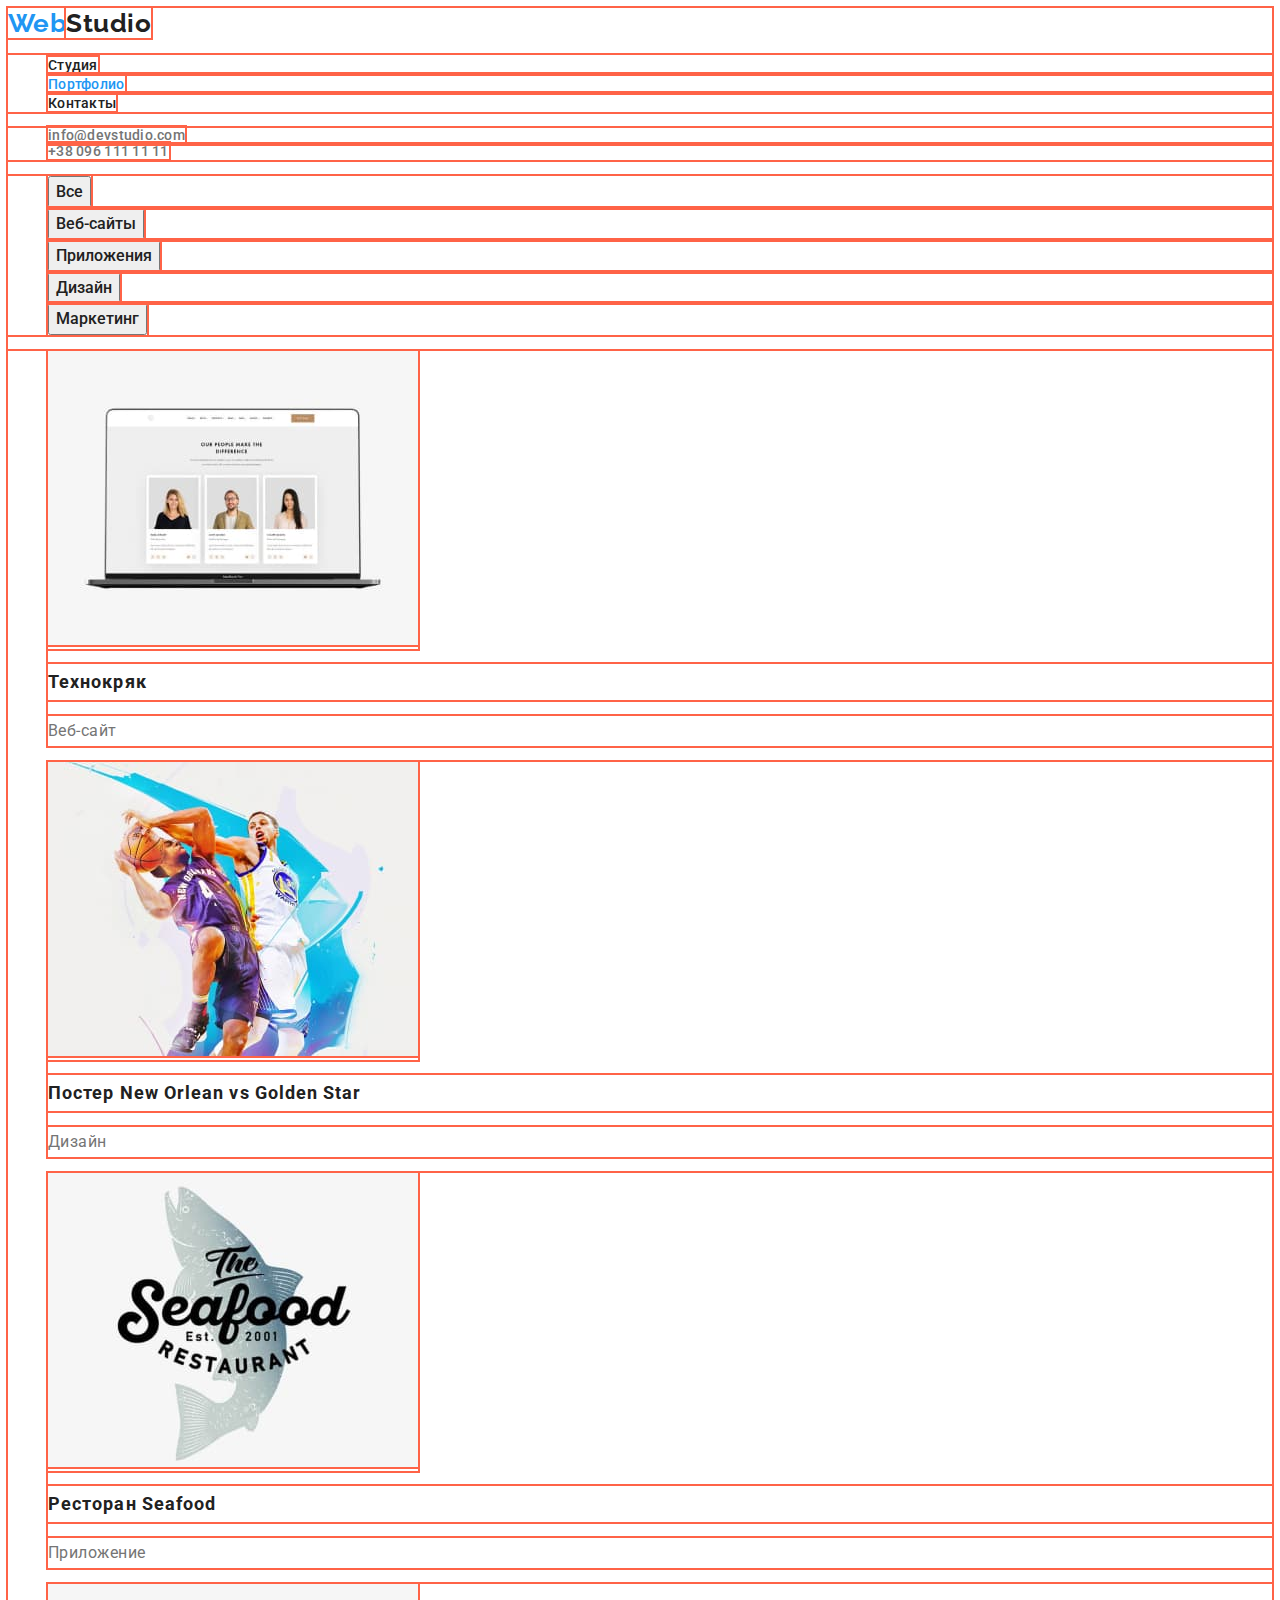
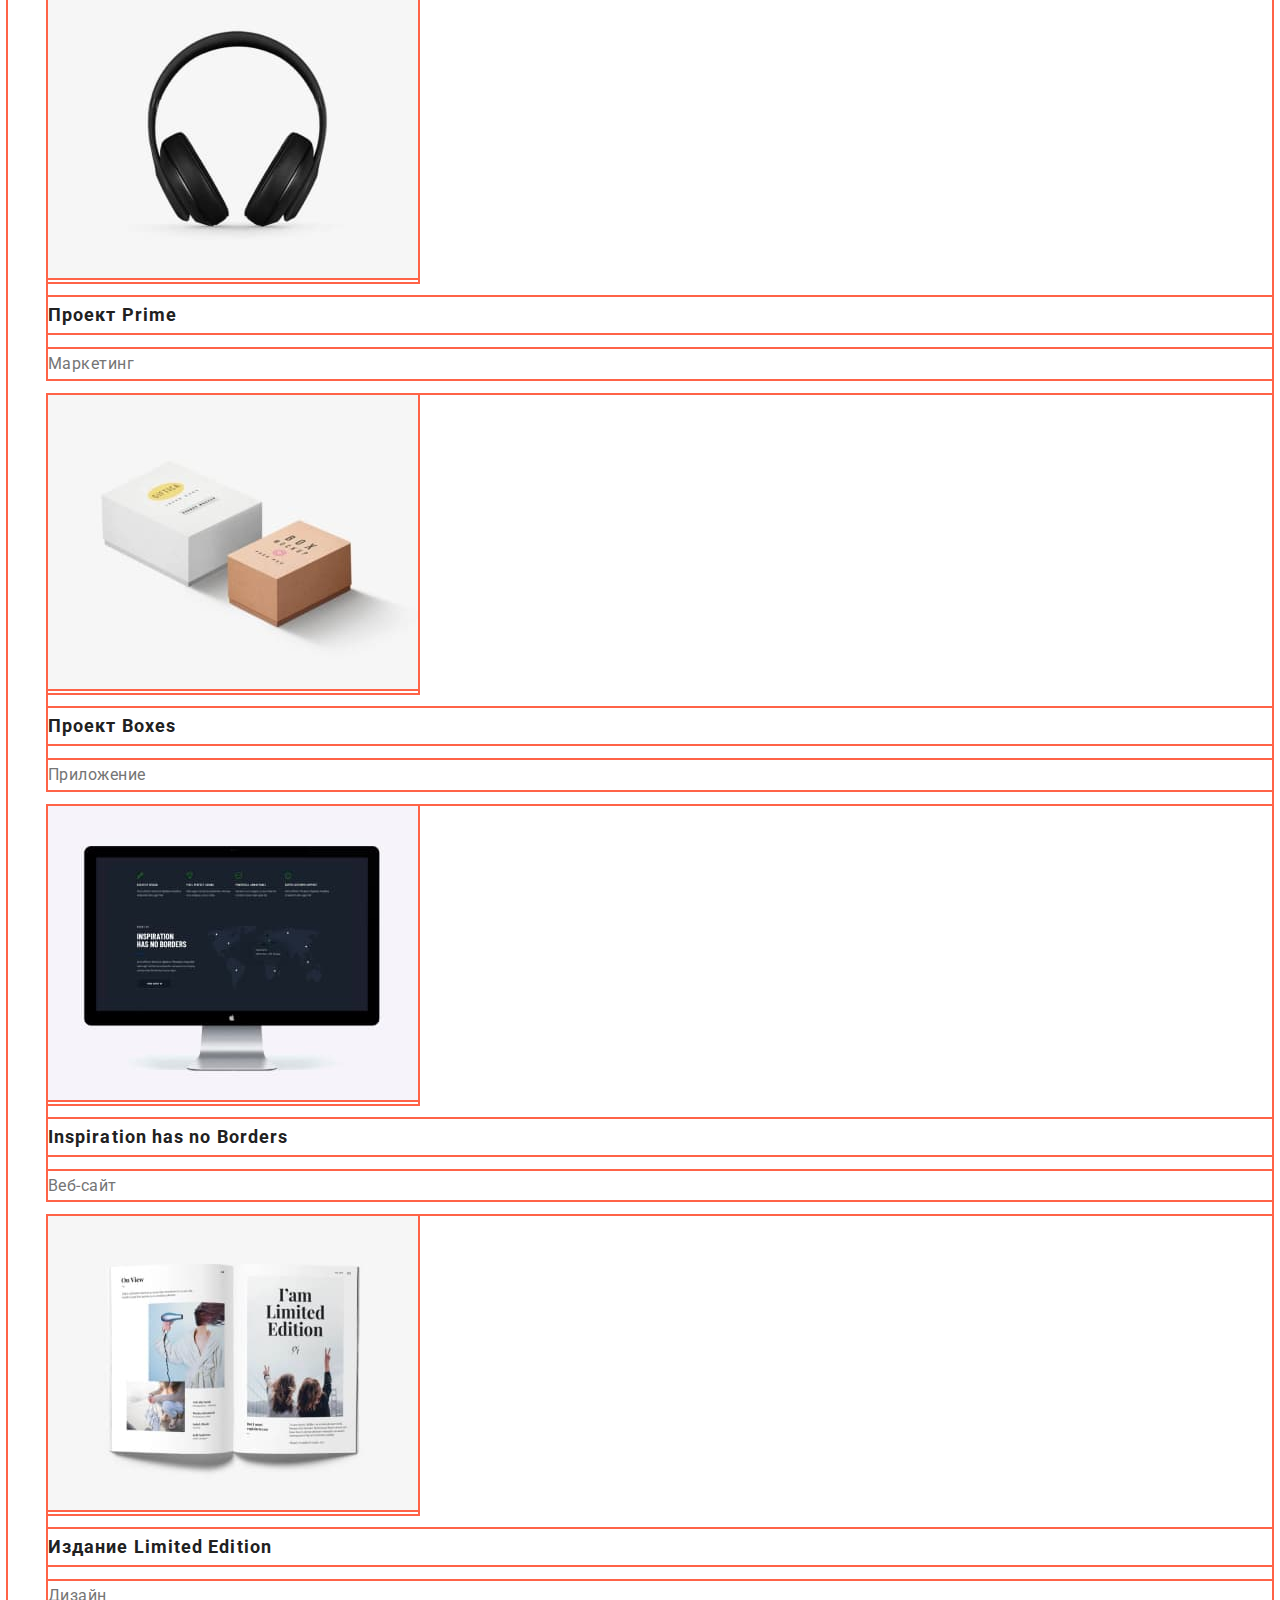
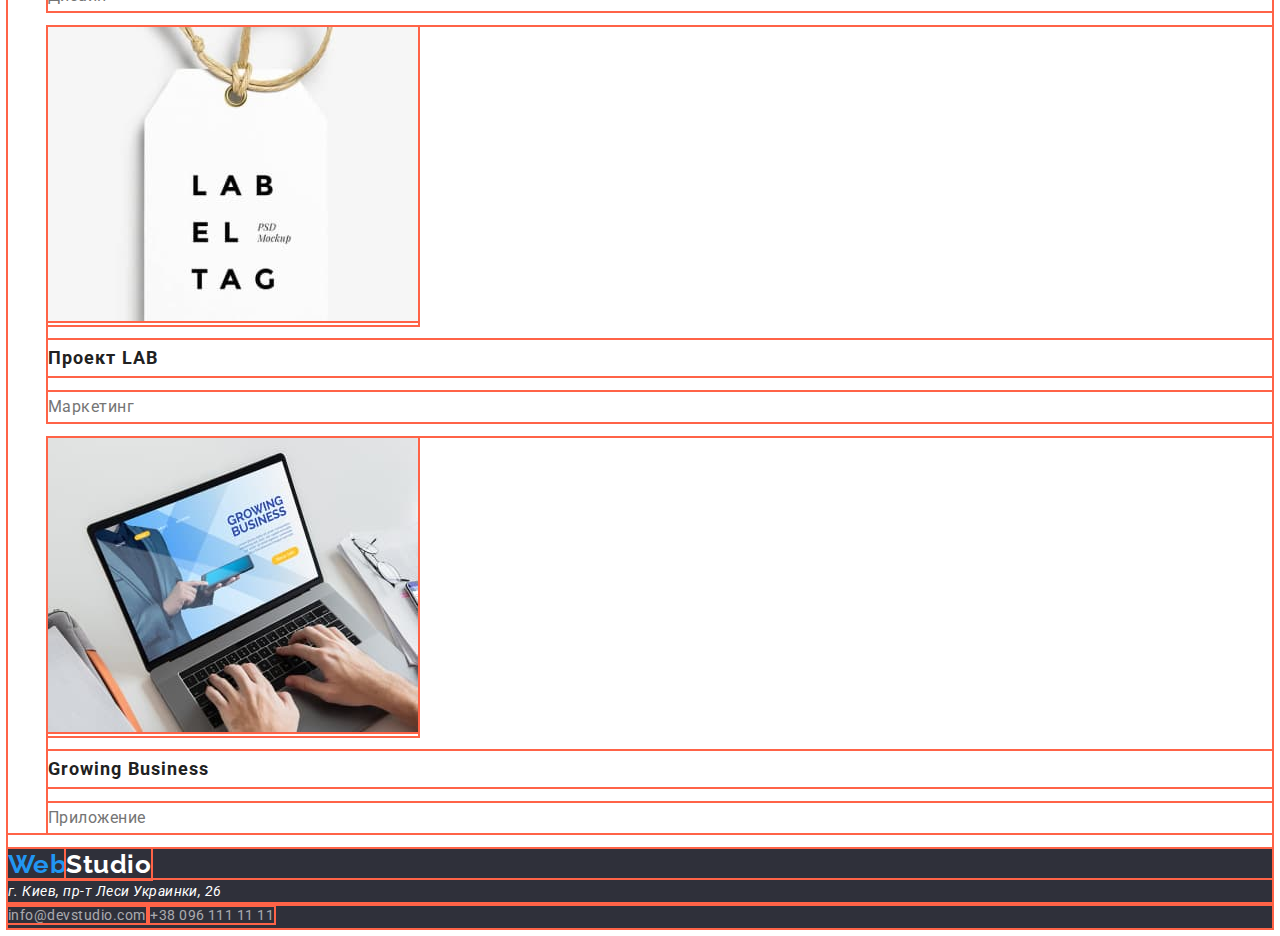
==== portfolio.html @ 737057b0 "copied from hw 2" ====
<!DOCTYPE html>
<html lang="ru">
  <head>
    <meta charset="UTF-8" />
    <meta http-equiv="X-UA-Compatible" content="IE=edge" />
    <meta name="viewport" content="width=device-width, initial-scale=1.0" />
    <title>Portfolio</title>
    <link rel="stylesheet" href="./styles/styles.css" />
    <link rel="preconnect" href="https://fonts.googleapis.com" />
    <link rel="preconnect" href="https://fonts.gstatic.com" crossorigin />
    <link
      href="https://fonts.googleapis.com/css2?family=Raleway:wght@700&family=Roboto:wght@400;500;700;900&display=swap"
      rel="stylesheet"
    />
  </head>
  <body>
    <!-- Верхняя линия  -->
    <header>
      <nav>
        <a href="/" class="logo link active">Web<span>Studio</span></a>
        <ul class="site-nav list">
          <li><a href="./index.html" class="link-nav link active">Студия</a></li>
          <li><a href="./portfolio.html" class="link-nav link active current">Портфолио</a></li>
          <li><a href="" class="link-nav link active">Контакты</a></li>
        </ul>
      </nav>
      <ul class="auth-nav list">
        <li>
          <a href="mailto:info@devstudio.com" class="auth-nav-link link active"
            >info@devstudio.com</a
          >
        </li>
        <li><a href="tel:+380961111111" class="auth-nav-link link active">+38 096 111 11 11</a></li>
      </ul>
    </header>

    <main>
      <section>
        <h1 class="visually-hidden">Портфолио</h1>
        <ul class="list">
          <li><button type="button" class="filter-button filter">Все</button></li>
          <li><button type="button" class="filter-button filter">Веб-сайты</button></li>
          <li><button type="button" class="filter-button filter">Приложения</button></li>
          <li><button type="button" class="filter-button filter">Дизайн</button></li>
          <li><button type="button" class="filter-button filter">Маркетинг</button></li>
        </ul>

        <ul class="portfolio-list list">
          <li>
            <a href="" class="link active">
              <img src="./images/portfolio1.jpeg" alt="ноутбук" width="370" height="294" />
              <h2 class="portfolio-title">Технокряк</h2>
              <p class="portfolio-subtitle">Веб-сайт</p></a
            >
          </li>
          <li>
            <a href="" class="link active">
              <img
                src="./images/portfolio2.jpeg"
                alt="два баскетболиста с мячом"
                width="370"
                height="294"
              />
              <h2 class="portfolio-title">Постер New Orlean vs Golden Star</h2>
              <p class="portfolio-subtitle">Дизайн</p></a
            >
          </li>
          <li>
            <a href="" class="link active">
              <img src="./images/portfolio3.jpeg" alt="постер ресторана" width="370" height="294" />
              <h2 class="portfolio-title">Ресторан Seafood</h2>
              <p class="portfolio-subtitle">Приложение</p></a
            >
          </li>
          <li>
            <a href="" class="link active">
              <img src="./images/portfolio4.jpeg" alt="наушники" width="370" height="294" />
              <h2 class="portfolio-title">Проект Prime</h2>
              <p class="portfolio-subtitle">Маркетинг</p></a
            >
          </li>
          <li>
            <a href="" class="link active">
              <img src="./images/portfolio5.jpeg" alt="коробочки" width="370" height="294" />
              <h2 class="portfolio-title">Проект Boxes</h2>
              <p class="portfolio-subtitle">Приложение</p></a
            >
          </li>
          <li>
            <a href="" class="link active">
              <img src="./images/portfolio6.jpeg" alt="компютер apple" width="370" height="294" />
              <h2 class="portfolio-title">Inspiration has no Borders</h2>
              <p class="portfolio-subtitle">Веб-сайт</p></a
            >
          </li>
          <li>
            <a href="" class="link active">
              <img src="./images/portfolio7.jpeg" alt="откритая книга" width="370" height="294" />
              <h2 class="portfolio-title">Издание Limited Edition</h2>
              <p class="portfolio-subtitle">Дизайн</p></a
            >
          </li>
          <li>
            <a href="" class="link active">
              <img
                src="./images/portfolio8.jpeg"
                alt="бирка лаб ель таг"
                width="370"
                height="294"
              />
              <h2 class="portfolio-title">Проект LAB</h2>
              <p class="portfolio-subtitle">Маркетинг</p></a
            >
          </li>
          <li>
            <a href="" class="link active">
              <img
                src="./images/portfolio9.jpeg"
                alt="ноутбук с откритим приложением"
                width="370"
                height="294"
              />
              <h2 class="portfolio-title">Growing Business</h2>
              <p class="portfolio-subtitle">Приложение</p></a
            >
          </li>
        </ul>
      </section>
    </main>

    <!-- Футер -->

    <footer class="footer">
      <a href="/" class="footer-logo link active">Web<span>Studio</span></a>
      <address class="footer-address">г. Киев, пр-т Леси Украинки, 26</address>
      <address class="footer-web list active">
        <a href="mailto:info@devstudio.com" class="auth-nav-link link active">info@devstudio.com</a>
        <a href="tel:+380961111111" class="auth-nav-link link active">+38 096 111 11 11</a>
      </address>
    </footer>
  </body>
</html>
---- styles/styles.css ----
:root {
  --bgc-basic-color: #ffffff;
  --primary-tex-color: #212121;
  --secondary-text-color: #757575;
  --accent-color: #2196f3;
}

body {
  font-family: 'Roboto', sans-serif;
  color: var(--primary-tex-color);
  background-color: var(--bgc-basic-color);
  letter-spacing: 0.03em;
}

* {
  outline: 2px solid tomato;
}

.list {
  list-style: none;
}

.link {
  text-decoration: none;
}

.active:hover,
.active:active {
  color: var(--accent-color);
}

/*---------- header ----------*/

.logo {
  font-family: 'Raleway', sans-serif;
  font-style: normal;
  font-weight: 700;
  font-size: 26px;
  line-height: 1.19;
  color: #2196f3;
}

.logo > span {
  color: var(--primary-tex-color);
}

.link-nav {
  font-weight: 500;
  font-size: 14px;
  line-height: 1.14;
  letter-spacing: 0.02em;
  color: #212121;
}
.site-nav .link-nav.current {
  color: #2196f3;
}
.auth-nav {
  font-weight: 500;
  font-size: 14px;
  line-height: 1.14;
  letter-spacing: 0.02em;
}
.auth-nav-link {
  color: var(--secondary-text-color);
}

/*---------- main index.html -----------*/

.hero {
  background-color: #2f303a;
}

.hero-title {
  font-weight: 900;
  font-size: 44px;
  line-height: 1.36;
  text-align: center;
  letter-spacing: 0.06em;
  text-transform: uppercase;
  color: var(--bgc-basic-color);
}

.hero-buton {
  font-family: inherit;
  font-weight: 700;
  font-size: 16px;
  line-height: 1.87;
  text-align: center;
  letter-spacing: 0.06em;
  color: var(--bgc-basic-color);
  background-color: var(--accent-color);
  cursor: pointer;
}

.hero-buton-activ:hover,
.hero-buton-activ:active {
  background: #188ce8;
}

.specifics {
  background-color: #e5e5e5;
}

.visually-hidden {
  position: absolute;
  white-space: nowrap;
  width: 1px;
  height: 1px;
  overflow: hidden;
  border: 0;
  padding: 0;
  clip: rect(0 0 0 0);
  clip-path: inset(50%);
  margin: -1px;
}

.specifics-title {
  font-size: 14px;
  line-height: 1.14;
  text-transform: uppercase;
  color: var(--primary-tex-color);
}

.specifics-content {
  font-size: 14px;
  line-height: 1.71;
  color: var(--secondary-text-color);
}

.occupation-title {
  font-size: 36px;
  line-height: 1.17;
  text-align: center;
}

.team {
  background-color: #f5f4fa;
}

.team-title {
  font-size: 36px;
  line-height: 1.17;
  text-align: center;
}

.team-subtitle {
  font-weight: 500;
  font-size: 16px;
  line-height: 1.19;
  text-align: center;
}

.team-content {
  font-size: 16px;
  line-height: 1.19;
  text-align: center;
  color: var(--secondary-text-color);
}

/*---------- foter -----------*/

.footer {
  background-color: #2f303a;
}

.footer-logo {
  font-family: 'Raleway', sans-serif;
  font-style: normal;
  font-weight: 700;
  font-size: 26px;
  line-height: 1.19;
  color: var(--accent-color);
}

.footer-logo > span {
  color: var(--bgc-basic-color);
}

.footer-address {
  font-size: 14px;
  line-height: 1.71;
  color: var(--bgc-basic-color);
}

.footer-web a {
  font-style: normal;
  font-size: 14px;
  line-height: 1.71;
  color: rgba(255, 255, 255, 0.6);
}

/*---------- main portfolio.html ----------*/
.filter:hover,
.filter:active {
  color: #ffffff;
  background-color: #2196f3;
}

.filter-button {
  font-family: inherit;
  font-weight: 500;
  font-size: 16px;
  line-height: 1.62;
  text-align: center;
  color: var(--primary-tex-color);
}

.button {
  cursor: pointer;
}

.portfolio-title {
  font-size: 18px;
  line-height: 2;
  letter-spacing: 0.06em;
  color: var(--primary-tex-color);
}

.portfolio-subtitle {
  font-size: 16px;
  line-height: 1.87;
  color: var(--secondary-text-color);
}
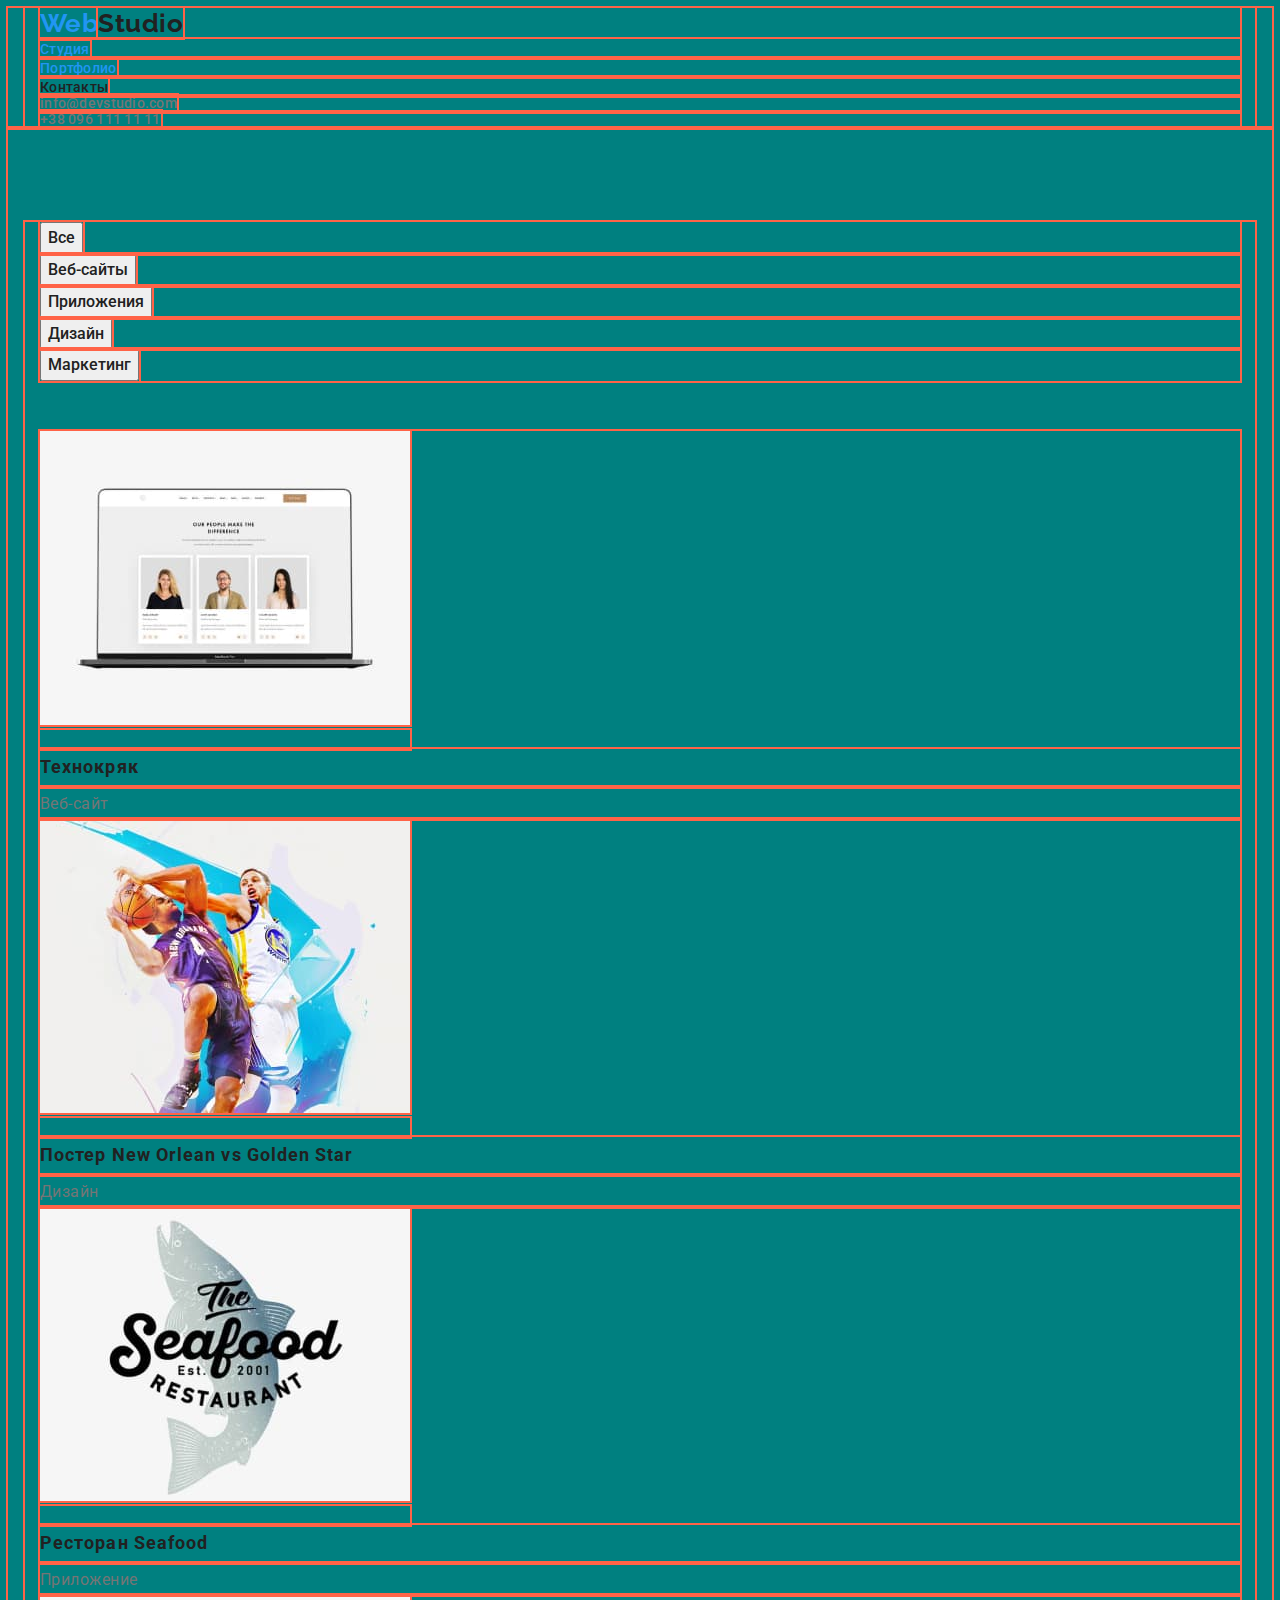
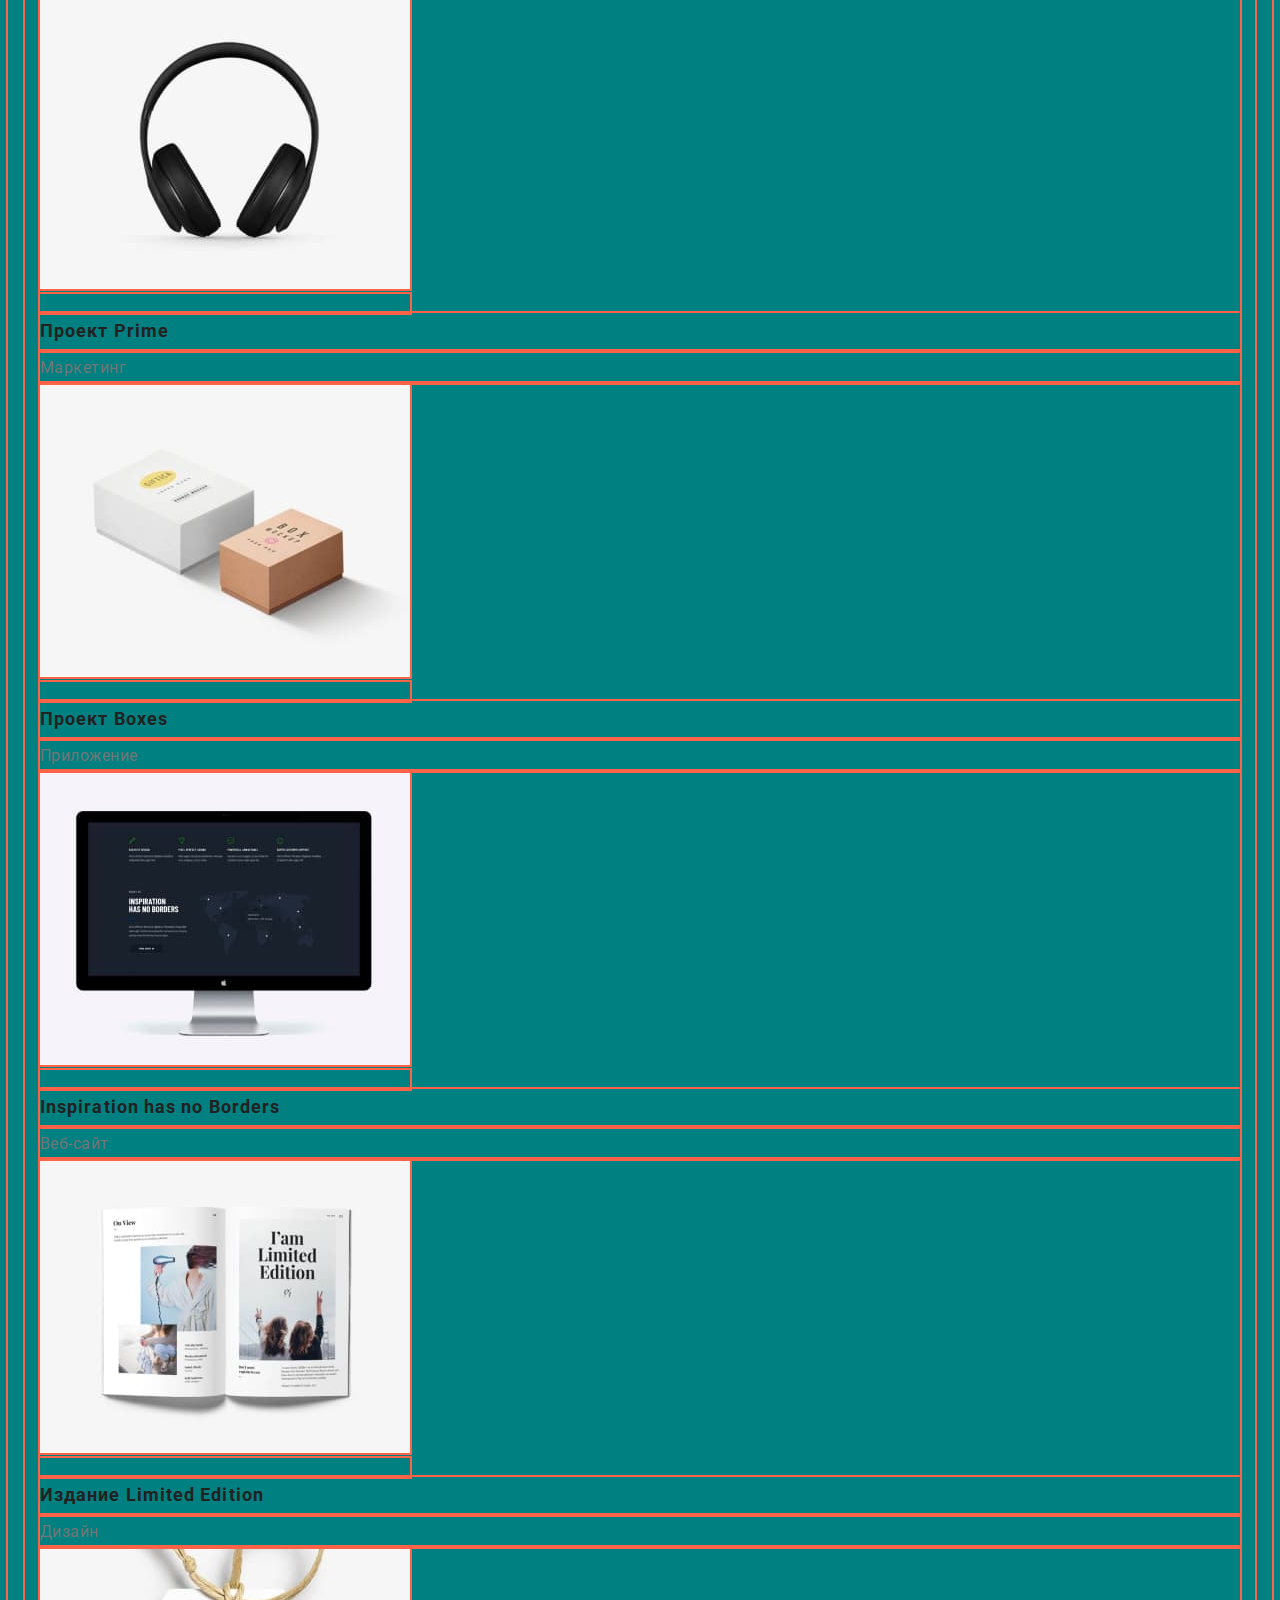
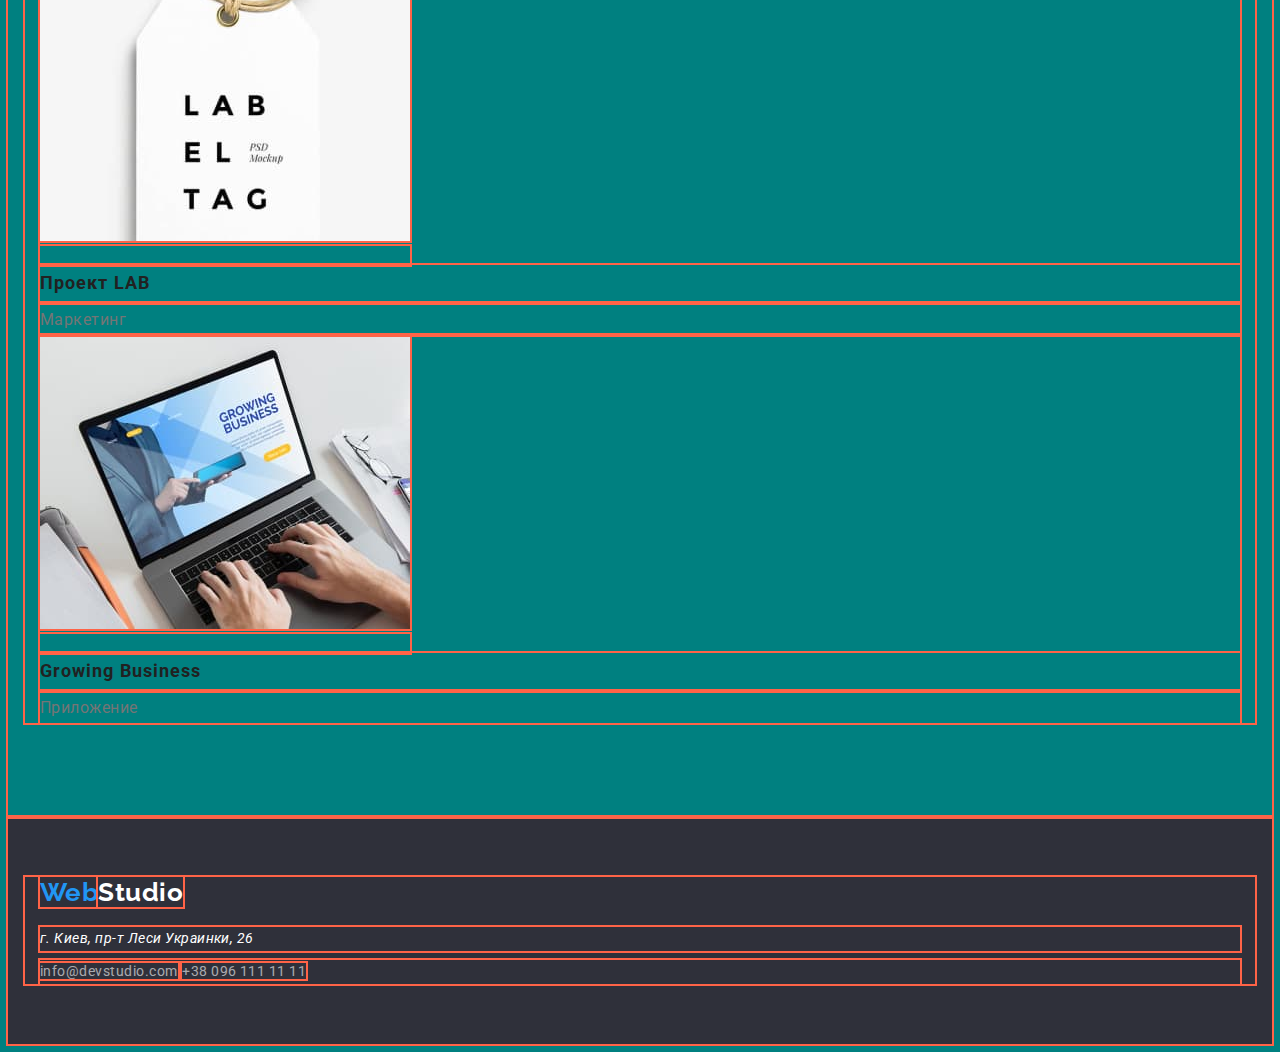
==== commit 13bb0165: "added margin, pading bottom" ====
--- a/portfolio.html
+++ b/portfolio.html
@@ -5,6 +5,13 @@
     <meta http-equiv="X-UA-Compatible" content="IE=edge" />
     <meta name="viewport" content="width=device-width, initial-scale=1.0" />
     <title>Portfolio</title>
+    <link
+      rel="stylesheet"
+      href="https://cdnjs.cloudflare.com/ajax/libs/modern-normalize/1.1.0/modern-normalize.min.css"
+      integrity="sha512-wpPYUAdjBVSE4KJnH1VR1HeZfpl1ub8YT/NKx4PuQ5NmX2tKuGu6U/JRp5y+Y8XG2tV+wKQpNHVUX03MfMFn9Q=="
+      crossorigin="anonymous"
+      referrerpolicy="no-referrer"
+    />
     <link rel="stylesheet" href="./styles/styles.css" />
     <link rel="preconnect" href="https://fonts.googleapis.com" />
     <link rel="preconnect" href="https://fonts.gstatic.com" crossorigin />
@@ -16,127 +23,212 @@
   <body>
     <!-- Верхняя линия  -->
     <header>
-      <nav>
-        <a href="/" class="logo link active">Web<span>Studio</span></a>
-        <ul class="site-nav list">
-          <li><a href="./index.html" class="link-nav link active">Студия</a></li>
-          <li><a href="./portfolio.html" class="link-nav link active current">Портфолио</a></li>
-          <li><a href="" class="link-nav link active">Контакты</a></li>
-        </ul>
-      </nav>
-      <ul class="auth-nav list">
-        <li>
-          <a href="mailto:info@devstudio.com" class="auth-nav-link link active"
-            >info@devstudio.com</a
-          >
-        </li>
-        <li><a href="tel:+380961111111" class="auth-nav-link link active">+38 096 111 11 11</a></li>
-      </ul>
-    </header>
-
-    <main>
-      <section>
-        <h1 class="visually-hidden">Портфолио</h1>
-        <ul class="list">
-          <li><button type="button" class="filter-button filter">Все</button></li>
-          <li><button type="button" class="filter-button filter">Веб-сайты</button></li>
-          <li><button type="button" class="filter-button filter">Приложения</button></li>
-          <li><button type="button" class="filter-button filter">Дизайн</button></li>
-          <li><button type="button" class="filter-button filter">Маркетинг</button></li>
-        </ul>
-
-        <ul class="portfolio-list list">
+      <div class="container">
+        <nav>
+          <a href="/" class="logo link active">Web<span>Studio</span></a>
+          <ul class="site-nav list">
+            <li>
+              <a href="./index.html" class="link-nav link active current"
+                >Студия</a
+              >
+            </li>
+            <li>
+              <a href="./portfolio.html" class="link-nav link active current"
+                >Портфолио</a
+              >
+            </li>
+            <li><a href="" class="link-nav link active">Контакты</a></li>
+          </ul>
+        </nav>
+        <ul class="auth-nav list">
           <li>
-            <a href="" class="link active">
-              <img src="./images/portfolio1.jpeg" alt="ноутбук" width="370" height="294" />
-              <h2 class="portfolio-title">Технокряк</h2>
-              <p class="portfolio-subtitle">Веб-сайт</p></a
+            <a
+              href="mailto:info@devstudio.com"
+              class="auth-nav-link link active"
+              >info@devstudio.com</a
             >
           </li>
           <li>
-            <a href="" class="link active">
-              <img
-                src="./images/portfolio2.jpeg"
-                alt="два баскетболиста с мячом"
-                width="370"
-                height="294"
-              />
-              <h2 class="portfolio-title">Постер New Orlean vs Golden Star</h2>
-              <p class="portfolio-subtitle">Дизайн</p></a
-            >
-          </li>
-          <li>
-            <a href="" class="link active">
-              <img src="./images/portfolio3.jpeg" alt="постер ресторана" width="370" height="294" />
-              <h2 class="portfolio-title">Ресторан Seafood</h2>
-              <p class="portfolio-subtitle">Приложение</p></a
-            >
-          </li>
-          <li>
-            <a href="" class="link active">
-              <img src="./images/portfolio4.jpeg" alt="наушники" width="370" height="294" />
-              <h2 class="portfolio-title">Проект Prime</h2>
-              <p class="portfolio-subtitle">Маркетинг</p></a
-            >
-          </li>
-          <li>
-            <a href="" class="link active">
-              <img src="./images/portfolio5.jpeg" alt="коробочки" width="370" height="294" />
-              <h2 class="portfolio-title">Проект Boxes</h2>
-              <p class="portfolio-subtitle">Приложение</p></a
-            >
-          </li>
-          <li>
-            <a href="" class="link active">
-              <img src="./images/portfolio6.jpeg" alt="компютер apple" width="370" height="294" />
-              <h2 class="portfolio-title">Inspiration has no Borders</h2>
-              <p class="portfolio-subtitle">Веб-сайт</p></a
-            >
-          </li>
-          <li>
-            <a href="" class="link active">
-              <img src="./images/portfolio7.jpeg" alt="откритая книга" width="370" height="294" />
-              <h2 class="portfolio-title">Издание Limited Edition</h2>
-              <p class="portfolio-subtitle">Дизайн</p></a
-            >
-          </li>
-          <li>
-            <a href="" class="link active">
-              <img
-                src="./images/portfolio8.jpeg"
-                alt="бирка лаб ель таг"
-                width="370"
-                height="294"
-              />
-              <h2 class="portfolio-title">Проект LAB</h2>
-              <p class="portfolio-subtitle">Маркетинг</p></a
-            >
-          </li>
-          <li>
-            <a href="" class="link active">
-              <img
-                src="./images/portfolio9.jpeg"
-                alt="ноутбук с откритим приложением"
-                width="370"
-                height="294"
-              />
-              <h2 class="portfolio-title">Growing Business</h2>
-              <p class="portfolio-subtitle">Приложение</p></a
+            <a href="tel:+380961111111" class="auth-nav-link link active"
+              >+38 096 111 11 11</a
             >
           </li>
         </ul>
+      </div>
+    </header>
+
+    <main>
+      <section class="portfolio">
+        <div class="container">
+          <h1 class="visually-hidden">Портфолио</h1>
+          <ul class="filter-list list">
+            <li>
+              <button type="button" class="filter-button filter">Все</button>
+            </li>
+            <li>
+              <button type="button" class="filter-button filter">
+                Веб-сайты
+              </button>
+            </li>
+            <li>
+              <button type="button" class="filter-button filter">
+                Приложения
+              </button>
+            </li>
+            <li>
+              <button type="button" class="filter-button filter">Дизайн</button>
+            </li>
+            <li>
+              <button type="button" class="filter-button filter">
+                Маркетинг
+              </button>
+            </li>
+          </ul>
+
+          <ul class="portfolio-list list">
+            <li>
+              <a href="" class="link active">
+                <img
+                  src="./images/portfolio1.jpeg"
+                  alt="ноутбук"
+                  width="370"
+                  height="294"
+                  class="portfolio-foto"
+                />
+                <h2 class="portfolio-title">Технокряк</h2>
+                <p class="portfolio-subtitle">Веб-сайт</p></a
+              >
+            </li>
+            <li>
+              <a href="" class="link active">
+                <img
+                  src="./images/portfolio2.jpeg"
+                  alt="два баскетболиста с мячом"
+                  width="370"
+                  height="294"
+                  class="portfolio-foto"
+                />
+                <h2 class="portfolio-title">
+                  Постер New Orlean vs Golden Star
+                </h2>
+                <p class="portfolio-subtitle">Дизайн</p></a
+              >
+            </li>
+            <li>
+              <a href="" class="link active">
+                <img
+                  src="./images/portfolio3.jpeg"
+                  alt="постер ресторана"
+                  width="370"
+                  height="294"
+                  class="portfolio-foto"
+                />
+                <h2 class="portfolio-title">Ресторан Seafood</h2>
+                <p class="portfolio-subtitle">Приложение</p></a
+              >
+            </li>
+            <li>
+              <a href="" class="link active">
+                <img
+                  src="./images/portfolio4.jpeg"
+                  alt="наушники"
+                  width="370"
+                  height="294"
+                  class="portfolio-foto"
+                />
+                <h2 class="portfolio-title">Проект Prime</h2>
+                <p class="portfolio-subtitle">Маркетинг</p></a
+              >
+            </li>
+            <li>
+              <a href="" class="link active">
+                <img
+                  src="./images/portfolio5.jpeg"
+                  alt="коробочки"
+                  width="370"
+                  height="294"
+                  class="portfolio-foto"
+                />
+                <h2 class="portfolio-title">Проект Boxes</h2>
+                <p class="portfolio-subtitle">Приложение</p></a
+              >
+            </li>
+            <li>
+              <a href="" class="link active">
+                <img
+                  src="./images/portfolio6.jpeg"
+                  alt="компютер apple"
+                  width="370"
+                  height="294"
+                  class="portfolio-foto"
+                />
+                <h2 class="portfolio-title">Inspiration has no Borders</h2>
+                <p class="portfolio-subtitle">Веб-сайт</p></a
+              >
+            </li>
+            <li>
+              <a href="" class="link active">
+                <img
+                  src="./images/portfolio7.jpeg"
+                  alt="откритая книга"
+                  width="370"
+                  height="294"
+                  class="portfolio-foto"
+                />
+                <h2 class="portfolio-title">Издание Limited Edition</h2>
+                <p class="portfolio-subtitle">Дизайн</p></a
+              >
+            </li>
+            <li>
+              <a href="" class="link active">
+                <img
+                  src="./images/portfolio8.jpeg"
+                  alt="бирка лаб ель таг"
+                  width="370"
+                  height="294"
+                  class="portfolio-foto"
+                />
+                <h2 class="portfolio-title">Проект LAB</h2>
+                <p class="portfolio-subtitle">Маркетинг</p></a
+              >
+            </li>
+            <li>
+              <a href="" class="link active">
+                <img
+                  src="./images/portfolio9.jpeg"
+                  alt="ноутбук с откритим приложением"
+                  width="370"
+                  height="294"
+                  class="portfolio-foto"
+                />
+                <h2 class="portfolio-title">Growing Business</h2>
+                <p class="portfolio-subtitle">Приложение</p></a
+              >
+            </li>
+          </ul>
+        </div>
       </section>
     </main>
 
     <!-- Футер -->
 
     <footer class="footer">
-      <a href="/" class="footer-logo link active">Web<span>Studio</span></a>
-      <address class="footer-address">г. Киев, пр-т Леси Украинки, 26</address>
-      <address class="footer-web list active">
-        <a href="mailto:info@devstudio.com" class="auth-nav-link link active">info@devstudio.com</a>
-        <a href="tel:+380961111111" class="auth-nav-link link active">+38 096 111 11 11</a>
-      </address>
+      <div class="container">
+        <a href="/" class="footer-logo link active">Web<span>Studio</span></a>
+        <address class="footer-address">
+          г. Киев, пр-т Леси Украинки, 26
+        </address>
+        <address class="footer-web list">
+          <a
+            href="mailto:info@devstudio.com"
+            class="footer-nav-link link active"
+            >info@devstudio.com</a
+          >
+          <a href="tel:+380961111111" class="footer-nav-link link active"
+            >+38 096 111 11 11</a
+          >
+        </address>
+      </div>
     </footer>
   </body>
 </html>
--- a/styles/styles.css
+++ b/styles/styles.css
@@ -4,12 +4,32 @@
   --secondary-text-color: #757575;
   --accent-color: #2196f3;
 }
+/* ----------reset---------- */
+
+p,
+h1,
+h2,
+h3,
+h4,
+h6 {
+  margin: 0;
+}
+
+ul {
+  margin: 0;
+  padding-left: 0;
+}
+
+button {
+  cursor: pointer;
+}
 
 body {
-  font-family: 'Roboto', sans-serif;
-  color: var(--primary-tex-color);
-  background-color: var(--bgc-basic-color);
+  font-family: "Roboto", sans-serif;
+  color: var(--primary-tex-color);
+  /* background-color: var(--bgc-basic-color); */
   letter-spacing: 0.03em;
+  background-color: teal;
 }
 
 * {
@@ -29,10 +49,19 @@
   color: var(--accent-color);
 }
 
+.container {
+  width: 1200px;
+  padding-left: 15px;
+  padding-right: 15px;
+  margin: 0 auto;
+}
 /*---------- header ----------*/
-
+.header {
+  padding-top: 15px;
+  padding-bottom: 15px;
+}
 .logo {
-  font-family: 'Raleway', sans-serif;
+  font-family: "Raleway", sans-serif;
   font-style: normal;
   font-weight: 700;
   font-size: 26px;
@@ -70,7 +99,12 @@
   background-color: #2f303a;
 }
 
+.hero-content {
+  padding: 200px;
+}
+
 .hero-title {
+  margin-bottom: 30px;
   font-weight: 900;
   font-size: 44px;
   line-height: 1.36;
@@ -81,6 +115,7 @@
 }
 
 .hero-buton {
+  display: inline-block;
   font-family: inherit;
   font-weight: 700;
   font-size: 16px;
@@ -89,7 +124,6 @@
   letter-spacing: 0.06em;
   color: var(--bgc-basic-color);
   background-color: var(--accent-color);
-  cursor: pointer;
 }
 
 .hero-buton-activ:hover,
@@ -99,6 +133,7 @@
 
 .specifics {
   background-color: #e5e5e5;
+  padding: 94px 0px;
 }
 
 .visually-hidden {
@@ -115,6 +150,7 @@
 }
 
 .specifics-title {
+  margin-bottom: 10px;
   font-size: 14px;
   line-height: 1.14;
   text-transform: uppercase;
@@ -127,7 +163,12 @@
   color: var(--secondary-text-color);
 }
 
+.occupation {
+  padding-bottom: 94px;
+}
+
 .occupation-title {
+  margin-bottom: 50px;
   font-size: 36px;
   line-height: 1.17;
   text-align: center;
@@ -135,15 +176,23 @@
 
 .team {
   background-color: #f5f4fa;
+  padding: 94px 0px;
 }
 
 .team-title {
+  margin-bottom: 50px;
   font-size: 36px;
   line-height: 1.17;
   text-align: center;
 }
 
+.team-foto {
+  display: inline-block;
+  margin-bottom: 30px;
+}
+
 .team-subtitle {
+  margin-bottom: 10px;
   font-weight: 500;
   font-size: 16px;
   line-height: 1.19;
@@ -161,10 +210,14 @@
 
 .footer {
   background-color: #2f303a;
+  padding-top: 60px;
+  padding-bottom: 60px;
 }
 
 .footer-logo {
-  font-family: 'Raleway', sans-serif;
+  display: inline-block;
+  margin-bottom: 20px;
+  font-family: "Raleway", sans-serif;
   font-style: normal;
   font-weight: 700;
   font-size: 26px;
@@ -177,6 +230,7 @@
 }
 
 .footer-address {
+  margin-bottom: 9px;
   font-size: 14px;
   line-height: 1.71;
   color: var(--bgc-basic-color);
@@ -190,12 +244,22 @@
 }
 
 /*---------- main portfolio.html ----------*/
+
+.portfolio {
+  padding-top: 94px;
+  padding-bottom: 94px;
+}
+
 .filter:hover,
 .filter:active {
   color: #ffffff;
   background-color: #2196f3;
 }
 
+.filter-list {
+  margin-bottom: 50px;
+}
+
 .filter-button {
   font-family: inherit;
   font-weight: 500;
@@ -205,11 +269,15 @@
   color: var(--primary-tex-color);
 }
 
-.button {
+/* .button {
   cursor: pointer;
-}
-
+} */
+.portfolio-foto {
+  display: inline-block;
+  margin-bottom: 20px;
+}
 .portfolio-title {
+  margin-bottom: 4px;
   font-size: 18px;
   line-height: 2;
   letter-spacing: 0.06em;
@@ -221,3 +289,8 @@
   line-height: 1.87;
   color: var(--secondary-text-color);
 }
+
+.footer-nav-link {
+  margin-bottom: 9px;
+  color: var(--secondary-text-color);
+}
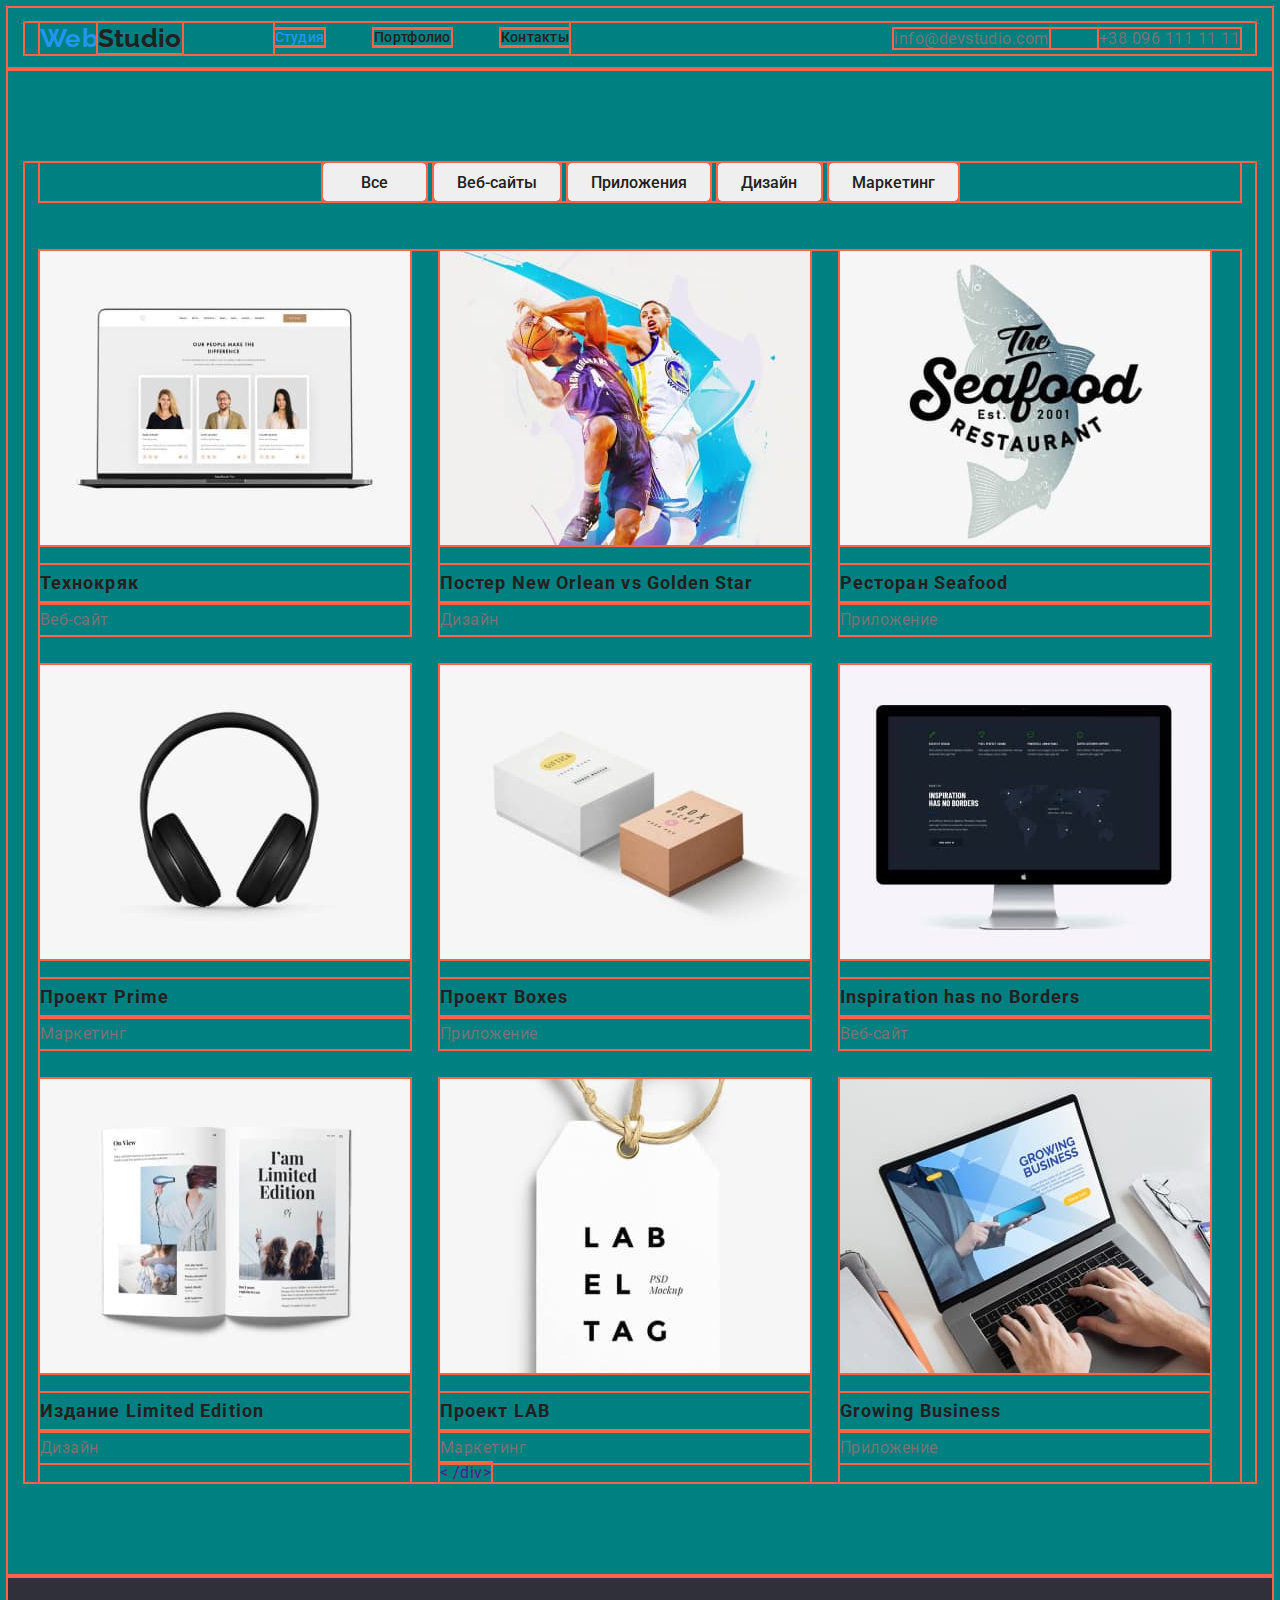
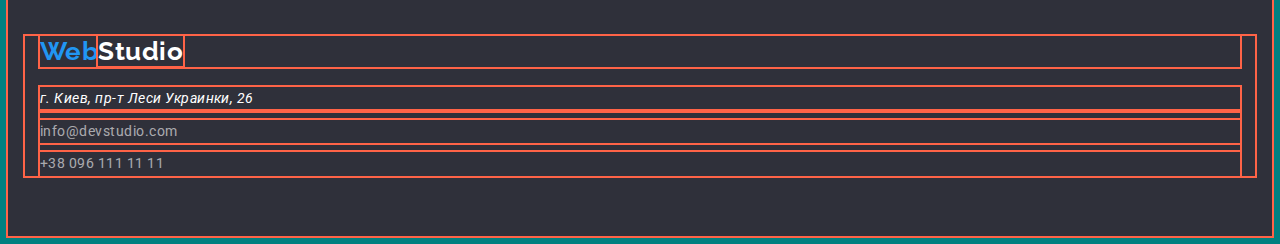
==== commit b60ff334: "hw 3" ====
--- a/portfolio.html
+++ b/portfolio.html
@@ -22,38 +22,40 @@
   </head>
   <body>
     <!-- Верхняя линия  -->
-    <header>
+    <header class="header">
       <div class="container">
-        <nav>
+        <nav class="header-nav">
           <a href="/" class="logo link active">Web<span>Studio</span></a>
           <ul class="site-nav list">
-            <li>
+            <li class="site-nav-list">
               <a href="./index.html" class="link-nav link active current"
                 >Студия</a
               >
             </li>
-            <li>
-              <a href="./portfolio.html" class="link-nav link active current"
+            <li class="site-nav-list">
+              <a href="./portfolio.html" class="link-nav link active"
                 >Портфолио</a
               >
-            </li>
+            </li class="site-nav-list">
             <li><a href="" class="link-nav link active">Контакты</a></li>
           </ul>
         </nav>
-        <ul class="auth-nav list">
-          <li>
-            <a
-              href="mailto:info@devstudio.com"
-              class="auth-nav-link link active"
-              >info@devstudio.com</a
-            >
-          </li>
-          <li>
-            <a href="tel:+380961111111" class="auth-nav-link link active"
-              >+38 096 111 11 11</a
-            >
-          </li>
-        </ul>
+        <div class="header-contacts">
+          <ul class="auth-nav list">
+            <li class="auth-nav-list">
+              <a
+                href="mailto:info@devstudio.com"
+                class="auth-nav-link link active"
+                >info@devstudio.com</a
+              >
+            </li>
+            <li class="auth-nav-list">
+              <a href="tel:+380961111111" class="auth-nav-link link active"
+                >+38 096 111 11 11</a
+              >
+            </li>
+          </ul>
+        </div>
       </div>
     </header>
 
@@ -62,23 +64,23 @@
         <div class="container">
           <h1 class="visually-hidden">Портфолио</h1>
           <ul class="filter-list list">
-            <li>
+            <li class="filter-items">
               <button type="button" class="filter-button filter">Все</button>
             </li>
-            <li>
+            <li class="filter-items">
               <button type="button" class="filter-button filter">
                 Веб-сайты
               </button>
             </li>
-            <li>
+            <li class="filter-items">
               <button type="button" class="filter-button filter">
                 Приложения
               </button>
             </li>
-            <li>
+            <li class="filter-items">
               <button type="button" class="filter-button filter">Дизайн</button>
             </li>
-            <li>
+            <li class="filter-items">
               <button type="button" class="filter-button filter">
                 Маркетинг
               </button>
@@ -94,10 +96,12 @@
                   width="370"
                   height="294"
                   class="portfolio-foto"
-                />
-                <h2 class="portfolio-title">Технокряк</h2>
-                <p class="portfolio-subtitle">Веб-сайт</p></a
-              >
+                /> 
+                <div class="portfolio-disc"> 
+                  <h2 class="portfolio-title">Технокряк</h2>
+                  <p class="portfolio-subtitle">Веб-сайт</p>
+                </div>
+              </a>
             </li>
             <li>
               <a href="" class="link active">
@@ -107,12 +111,13 @@
                   width="370"
                   height="294"
                   class="portfolio-foto"
-                />
-                <h2 class="portfolio-title">
+                /> 
+                <div class="portfolio-disc"><h2 class="portfolio-title">
                   Постер New Orlean vs Golden Star
                 </h2>
-                <p class="portfolio-subtitle">Дизайн</p></a
-              >
+                <p class="portfolio-subtitle">Дизайн</p>
+                </div>
+              </a>    
             </li>
             <li>
               <a href="" class="link active">
@@ -122,10 +127,12 @@
                   width="370"
                   height="294"
                   class="portfolio-foto"
-                />
+                /> 
+                <div class="portfolio-disc">
                 <h2 class="portfolio-title">Ресторан Seafood</h2>
-                <p class="portfolio-subtitle">Приложение</p></a
-              >
+                <p class="portfolio-subtitle">Приложение</p>
+              </div>
+            </a>
             </li>
             <li>
               <a href="" class="link active">
@@ -135,10 +142,12 @@
                   width="370"
                   height="294"
                   class="portfolio-foto"
-                />
+                /> 
+                <div class="portfolio-disc">
                 <h2 class="portfolio-title">Проект Prime</h2>
-                <p class="portfolio-subtitle">Маркетинг</p></a
-              >
+                <p class="portfolio-subtitle">Маркетинг</p>
+              </div>
+            </a>
             </li>
             <li>
               <a href="" class="link active">
@@ -148,10 +157,12 @@
                   width="370"
                   height="294"
                   class="portfolio-foto"
-                />
+                /> 
+                <div class="portfolio-disc">
                 <h2 class="portfolio-title">Проект Boxes</h2>
-                <p class="portfolio-subtitle">Приложение</p></a
-              >
+                <p class="portfolio-subtitle">Приложение</p>
+              </div>
+            </a>
             </li>
             <li>
               <a href="" class="link active">
@@ -161,10 +172,12 @@
                   width="370"
                   height="294"
                   class="portfolio-foto"
-                />
+                /> 
+                <div class="portfolio-disc">
                 <h2 class="portfolio-title">Inspiration has no Borders</h2>
-                <p class="portfolio-subtitle">Веб-сайт</p></a
-              >
+                <p class="portfolio-subtitle">Веб-сайт</p>
+              </div>
+              </a>
             </li>
             <li>
               <a href="" class="link active">
@@ -173,11 +186,12 @@
                   alt="откритая книга"
                   width="370"
                   height="294"
-                  class="portfolio-foto"
-                />
+                  class="portfolio-foto"/>
+                  <div class="portfolio-disc">
                 <h2 class="portfolio-title">Издание Limited Edition</h2>
-                <p class="portfolio-subtitle">Дизайн</p></a
-              >
+                <p class="portfolio-subtitle">Дизайн</p>
+              </div>
+              </a>
             </li>
             <li>
               <a href="" class="link active">
@@ -187,10 +201,12 @@
                   width="370"
                   height="294"
                   class="portfolio-foto"
-                />
+                /> 
+                <div class="portfolio-disc">
                 <h2 class="portfolio-title">Проект LAB</h2>
-                <p class="portfolio-subtitle">Маркетинг</p></a
-              >
+                <p class="portfolio-subtitle">Маркетинг</p><
+                  /div>
+                </a>
             </li>
             <li>
               <a href="" class="link active">
@@ -200,10 +216,12 @@
                   width="370"
                   height="294"
                   class="portfolio-foto"
-                />
+                /> 
+                <div class="portfolio-disc">
                 <h2 class="portfolio-title">Growing Business</h2>
-                <p class="portfolio-subtitle">Приложение</p></a
-              >
+                <p class="portfolio-subtitle">Приложение</p>
+              </div>
+                </a>
             </li>
           </ul>
         </div>
@@ -219,12 +237,10 @@
           г. Киев, пр-т Леси Украинки, 26
         </address>
         <address class="footer-web list">
-          <a
-            href="mailto:info@devstudio.com"
-            class="footer-nav-link link active"
+          <a href="mailto:info@devstudio.com" class="auth-nav-link link active"
             >info@devstudio.com</a
           >
-          <a href="tel:+380961111111" class="footer-nav-link link active"
+          <a href="tel:+380961111111" class="auth-nav-link link active"
             >+38 096 111 11 11</a
           >
         </address>
--- a/styles/styles.css
+++ b/styles/styles.css
@@ -20,6 +20,10 @@
   padding-left: 0;
 }
 
+img {
+  display: block;
+}
+
 button {
   cursor: pointer;
 }
@@ -60,7 +64,15 @@
   padding-top: 15px;
   padding-bottom: 15px;
 }
+
+.header .container {
+  display: flex;
+  align-items: center;
+}
+
 .logo {
+  margin-right: 93px;
+
   font-family: "Raleway", sans-serif;
   font-style: normal;
   font-weight: 700;
@@ -73,6 +85,19 @@
   color: var(--primary-tex-color);
 }
 
+.site-nav-list:not(:last-child) {
+  margin-right: 50px;
+}
+
+.site-nav {
+  display: flex;
+  align-items: center;
+}
+
+.site-nav .link-nav.current {
+  color: #2196f3;
+}
+
 .link-nav {
   font-weight: 500;
   font-size: 14px;
@@ -80,15 +105,31 @@
   letter-spacing: 0.02em;
   color: #212121;
 }
-.site-nav .link-nav.current {
-  color: #2196f3;
-}
-.auth-nav {
+
+.header-nav {
+  display: flex;
+
   font-weight: 500;
   font-size: 14px;
   line-height: 1.14;
   letter-spacing: 0.02em;
 }
+
+.header-contacts {
+  display: flex;
+  margin-left: auto;
+  align-items: center;
+}
+
+.auth-nav.list {
+  display: flex;
+  align-items: center;
+}
+
+.auth-nav-list:not(:last-child) {
+  margin-right: 50px;
+}
+
 .auth-nav-link {
   color: var(--secondary-text-color);
 }
@@ -105,6 +146,7 @@
 
 .hero-title {
   margin-bottom: 30px;
+
   font-weight: 900;
   font-size: 44px;
   line-height: 1.36;
@@ -115,7 +157,14 @@
 }
 
 .hero-buton {
-  display: inline-block;
+  width: 200px;
+  height: 50px;
+  border-radius: 4px;
+  border: 1px solid var(--accent-color);
+
+  display: block;
+  margin: 0px auto;
+
   font-family: inherit;
   font-weight: 700;
   font-size: 16px;
@@ -149,8 +198,21 @@
   margin: -1px;
 }
 
+.specifics-list {
+  display: flex;
+}
+
+.specifics-card:not(:first-child) {
+  margin-left: 30px;
+}
+
+.specifics-list:not(:last-child) {
+  margin-left: 30px;
+}
+
 .specifics-title {
   margin-bottom: 10px;
+
   font-size: 14px;
   line-height: 1.14;
   text-transform: uppercase;
@@ -169,11 +231,22 @@
 
 .occupation-title {
   margin-bottom: 50px;
+
   font-size: 36px;
   line-height: 1.17;
   text-align: center;
 }
 
+.occupation-list {
+  display: flex;
+  margin-left: -30px;
+}
+
+.occupation-item {
+  width: calc(100% / 3 -30px);
+  margin-left: 30px;
+}
+/* <!-- Наша команда --> */
 .team {
   background-color: #f5f4fa;
   padding: 94px 0px;
@@ -181,18 +254,29 @@
 
 .team-title {
   margin-bottom: 50px;
+
   font-size: 36px;
   line-height: 1.17;
   text-align: center;
 }
 
-.team-foto {
-  display: inline-block;
-  margin-bottom: 30px;
+.team-list {
+  display: flex;
+  margin: -15px;
+}
+
+.team-item {
+  width: calc(100% / 4 -30px);
+  margin: 15px;
+}
+
+.team-text {
+  padding: 30px 30px;
 }
 
 .team-subtitle {
   margin-bottom: 10px;
+
   font-weight: 500;
   font-size: 16px;
   line-height: 1.19;
@@ -210,13 +294,15 @@
 
 .footer {
   background-color: #2f303a;
+
   padding-top: 60px;
   padding-bottom: 60px;
 }
 
 .footer-logo {
-  display: inline-block;
+  display: block;
   margin-bottom: 20px;
+
   font-family: "Raleway", sans-serif;
   font-style: normal;
   font-weight: 700;
@@ -230,7 +316,6 @@
 }
 
 .footer-address {
-  margin-bottom: 9px;
   font-size: 14px;
   line-height: 1.71;
   color: var(--bgc-basic-color);
@@ -243,6 +328,14 @@
   color: rgba(255, 255, 255, 0.6);
 }
 
+.footer-web {
+  display: flex;
+  flex-direction: column;
+}
+
+.auth-nav-link.link {
+  margin-top: 9px;
+}
 /*---------- main portfolio.html ----------*/
 
 .portfolio {
@@ -257,10 +350,24 @@
 }
 
 .filter-list {
+  display: flex;
+  justify-content: center;
+
   margin-bottom: 50px;
 }
 
+.filter-items + .filter-items {
+  margin-left: 8px;
+}
+
 .filter-button {
+  min-width: 103px;
+  height: 38px;
+
+  padding: 6px 22px;
+  border: 1px solid transparent;
+  border-radius: 4px;
+
   font-family: inherit;
   font-weight: 500;
   font-size: 16px;
@@ -272,12 +379,19 @@
 /* .button {
   cursor: pointer;
 } */
+
+.portfolio-list {
+  display: flex;
+  flex-wrap: wrap;
+  gap: 30px;
+}
+
 .portfolio-foto {
-  display: inline-block;
   margin-bottom: 20px;
 }
 .portfolio-title {
   margin-bottom: 4px;
+
   font-size: 18px;
   line-height: 2;
   letter-spacing: 0.06em;
@@ -289,8 +403,3 @@
   line-height: 1.87;
   color: var(--secondary-text-color);
 }
-
-.footer-nav-link {
-  margin-bottom: 9px;
-  color: var(--secondary-text-color);
-}
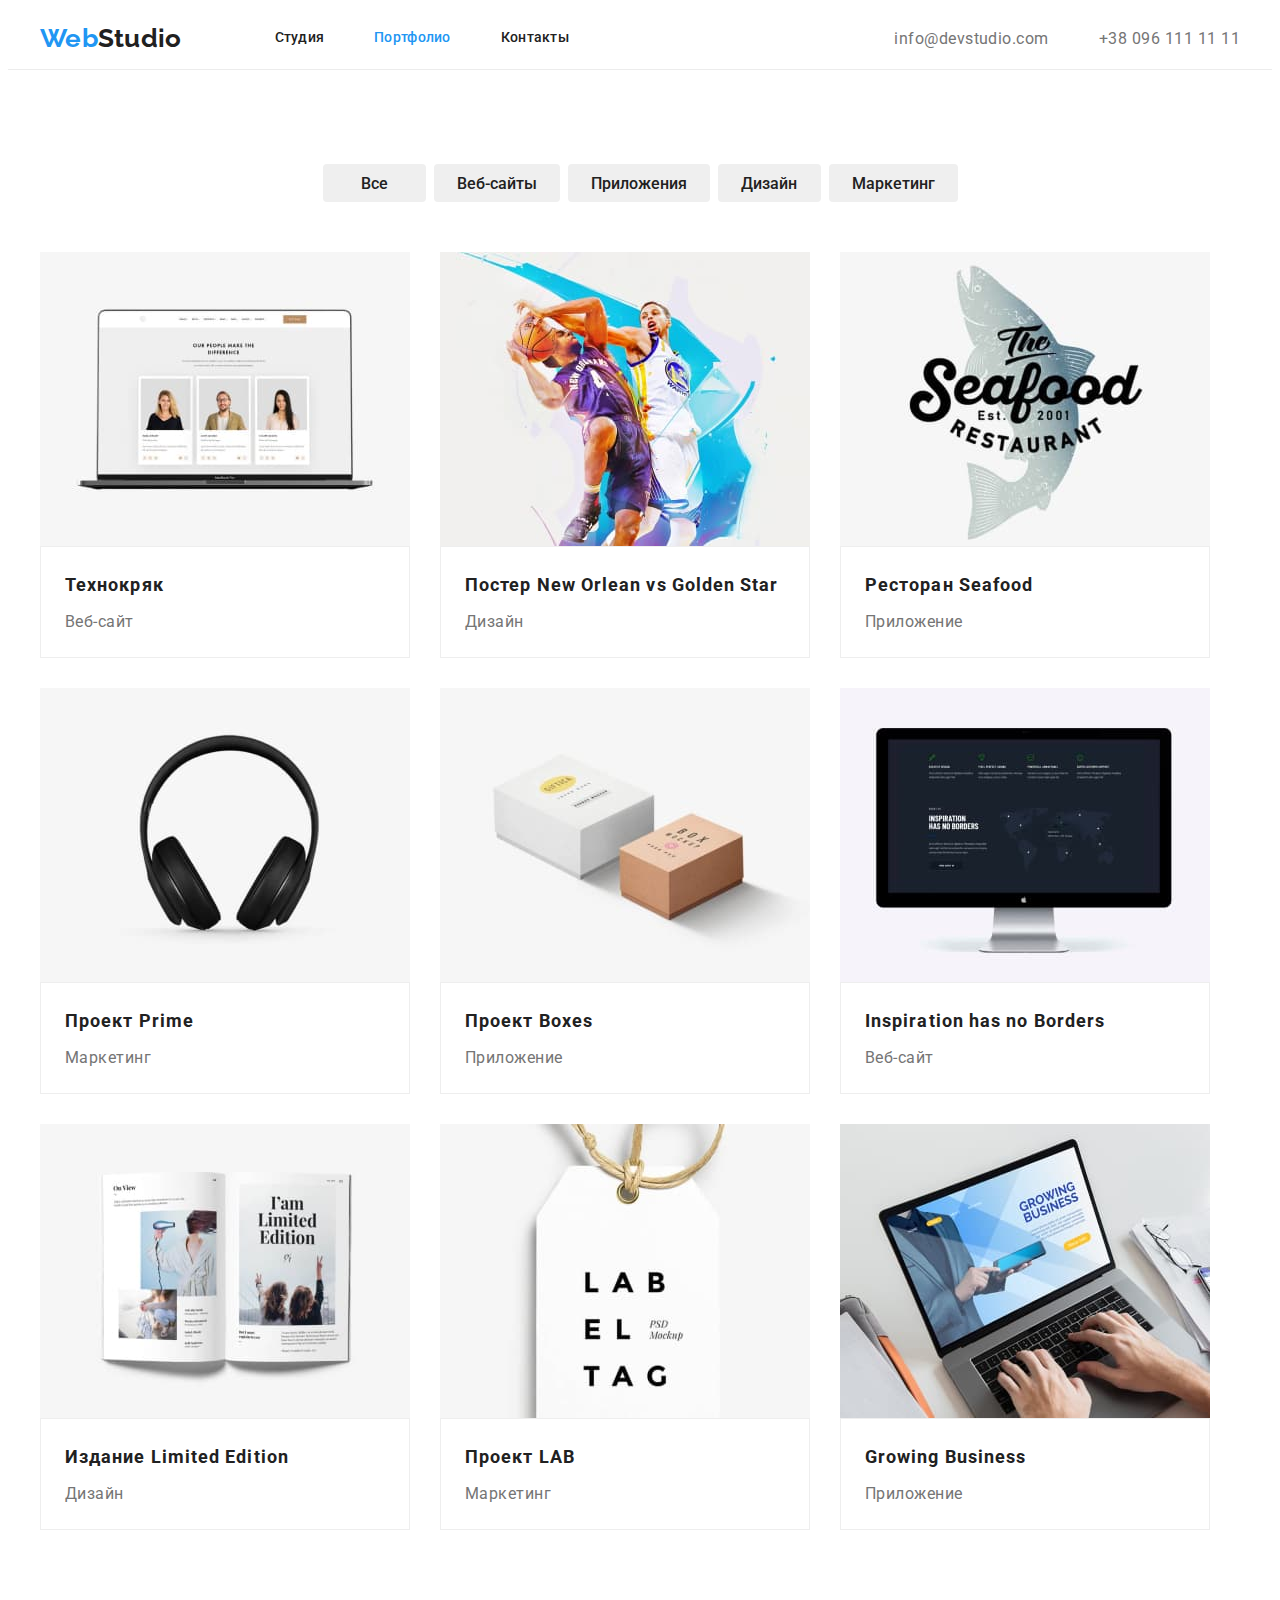
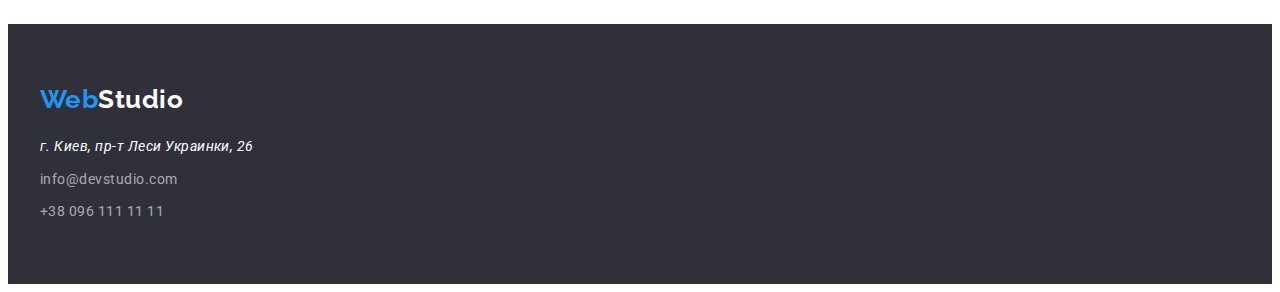
==== commit ec2aa396: "hw 3 flex" ====
--- a/portfolio.html
+++ b/portfolio.html
@@ -28,16 +28,16 @@
           <a href="/" class="logo link active">Web<span>Studio</span></a>
           <ul class="site-nav list">
             <li class="site-nav-list">
-              <a href="./index.html" class="link-nav link active current"
-                >Студия</a
-              >
+              <a href="./index.html" class="link-nav link active">Студия</a>
             </li>
             <li class="site-nav-list">
-              <a href="./portfolio.html" class="link-nav link active"
+              <a href="./portfolio.html" class="link-nav link active current"
                 >Портфолио</a
               >
-            </li class="site-nav-list">
-            <li><a href="" class="link-nav link active">Контакты</a></li>
+            </li>
+            <li class="site-nav-list">
+              <a href="" class="link-nav link active">Контакты</a>
+            </li>
           </ul>
         </nav>
         <div class="header-contacts">
@@ -96,8 +96,8 @@
                   width="370"
                   height="294"
                   class="portfolio-foto"
-                /> 
-                <div class="portfolio-disc"> 
+                />
+                <div class="portfolio-disc">
                   <h2 class="portfolio-title">Технокряк</h2>
                   <p class="portfolio-subtitle">Веб-сайт</p>
                 </div>
@@ -111,13 +111,14 @@
                   width="370"
                   height="294"
                   class="portfolio-foto"
-                /> 
-                <div class="portfolio-disc"><h2 class="portfolio-title">
-                  Постер New Orlean vs Golden Star
-                </h2>
-                <p class="portfolio-subtitle">Дизайн</p>
-                </div>
-              </a>    
+                />
+                <div class="portfolio-disc">
+                  <h2 class="portfolio-title">
+                    Постер New Orlean vs Golden Star
+                  </h2>
+                  <p class="portfolio-subtitle">Дизайн</p>
+                </div>
+              </a>
             </li>
             <li>
               <a href="" class="link active">
@@ -127,12 +128,12 @@
                   width="370"
                   height="294"
                   class="portfolio-foto"
-                /> 
-                <div class="portfolio-disc">
-                <h2 class="portfolio-title">Ресторан Seafood</h2>
-                <p class="portfolio-subtitle">Приложение</p>
-              </div>
-            </a>
+                />
+                <div class="portfolio-disc">
+                  <h2 class="portfolio-title">Ресторан Seafood</h2>
+                  <p class="portfolio-subtitle">Приложение</p>
+                </div>
+              </a>
             </li>
             <li>
               <a href="" class="link active">
@@ -142,12 +143,12 @@
                   width="370"
                   height="294"
                   class="portfolio-foto"
-                /> 
-                <div class="portfolio-disc">
-                <h2 class="portfolio-title">Проект Prime</h2>
-                <p class="portfolio-subtitle">Маркетинг</p>
-              </div>
-            </a>
+                />
+                <div class="portfolio-disc">
+                  <h2 class="portfolio-title">Проект Prime</h2>
+                  <p class="portfolio-subtitle">Маркетинг</p>
+                </div>
+              </a>
             </li>
             <li>
               <a href="" class="link active">
@@ -157,12 +158,12 @@
                   width="370"
                   height="294"
                   class="portfolio-foto"
-                /> 
-                <div class="portfolio-disc">
-                <h2 class="portfolio-title">Проект Boxes</h2>
-                <p class="portfolio-subtitle">Приложение</p>
-              </div>
-            </a>
+                />
+                <div class="portfolio-disc">
+                  <h2 class="portfolio-title">Проект Boxes</h2>
+                  <p class="portfolio-subtitle">Приложение</p>
+                </div>
+              </a>
             </li>
             <li>
               <a href="" class="link active">
@@ -172,11 +173,11 @@
                   width="370"
                   height="294"
                   class="portfolio-foto"
-                /> 
-                <div class="portfolio-disc">
-                <h2 class="portfolio-title">Inspiration has no Borders</h2>
-                <p class="portfolio-subtitle">Веб-сайт</p>
-              </div>
+                />
+                <div class="portfolio-disc">
+                  <h2 class="portfolio-title">Inspiration has no Borders</h2>
+                  <p class="portfolio-subtitle">Веб-сайт</p>
+                </div>
               </a>
             </li>
             <li>
@@ -186,11 +187,12 @@
                   alt="откритая книга"
                   width="370"
                   height="294"
-                  class="portfolio-foto"/>
-                  <div class="portfolio-disc">
-                <h2 class="portfolio-title">Издание Limited Edition</h2>
-                <p class="portfolio-subtitle">Дизайн</p>
-              </div>
+                  class="portfolio-foto"
+                />
+                <div class="portfolio-disc">
+                  <h2 class="portfolio-title">Издание Limited Edition</h2>
+                  <p class="portfolio-subtitle">Дизайн</p>
+                </div>
               </a>
             </li>
             <li>
@@ -201,12 +203,12 @@
                   width="370"
                   height="294"
                   class="portfolio-foto"
-                /> 
-                <div class="portfolio-disc">
-                <h2 class="portfolio-title">Проект LAB</h2>
-                <p class="portfolio-subtitle">Маркетинг</p><
-                  /div>
-                </a>
+                />
+                <div class="portfolio-disc">
+                  <h2 class="portfolio-title">Проект LAB</h2>
+                  <p class="portfolio-subtitle">Маркетинг</p>
+                </div>
+              </a>
             </li>
             <li>
               <a href="" class="link active">
@@ -216,12 +218,12 @@
                   width="370"
                   height="294"
                   class="portfolio-foto"
-                /> 
-                <div class="portfolio-disc">
-                <h2 class="portfolio-title">Growing Business</h2>
-                <p class="portfolio-subtitle">Приложение</p>
-              </div>
-                </a>
+                />
+                <div class="portfolio-disc">
+                  <h2 class="portfolio-title">Growing Business</h2>
+                  <p class="portfolio-subtitle">Приложение</p>
+                </div>
+              </a>
             </li>
           </ul>
         </div>
--- a/styles/styles.css
+++ b/styles/styles.css
@@ -31,13 +31,8 @@
 body {
   font-family: "Roboto", sans-serif;
   color: var(--primary-tex-color);
-  /* background-color: var(--bgc-basic-color); */
+  background-color: var(--bgc-basic-color);
   letter-spacing: 0.03em;
-  background-color: teal;
-}
-
-* {
-  outline: 2px solid tomato;
 }
 
 .list {
@@ -246,7 +241,7 @@
   width: calc(100% / 3 -30px);
   margin-left: 30px;
 }
-/* <!-- Наша команда --> */
+/* <!-- team --> */
 .team {
   background-color: #f5f4fa;
   padding: 94px 0px;
@@ -341,6 +336,7 @@
 .portfolio {
   padding-top: 94px;
   padding-bottom: 94px;
+  border-top: 1px solid #ececec;
 }
 
 .filter:hover,
@@ -376,19 +372,17 @@
   color: var(--primary-tex-color);
 }
 
-/* .button {
-  cursor: pointer;
-} */
-
 .portfolio-list {
   display: flex;
   flex-wrap: wrap;
   gap: 30px;
 }
 
-.portfolio-foto {
-  margin-bottom: 20px;
-}
+.portfolio-disc {
+  border: 1px solid #eeeeee;
+  padding: 20px 24px;
+}
+
 .portfolio-title {
   margin-bottom: 4px;
 
